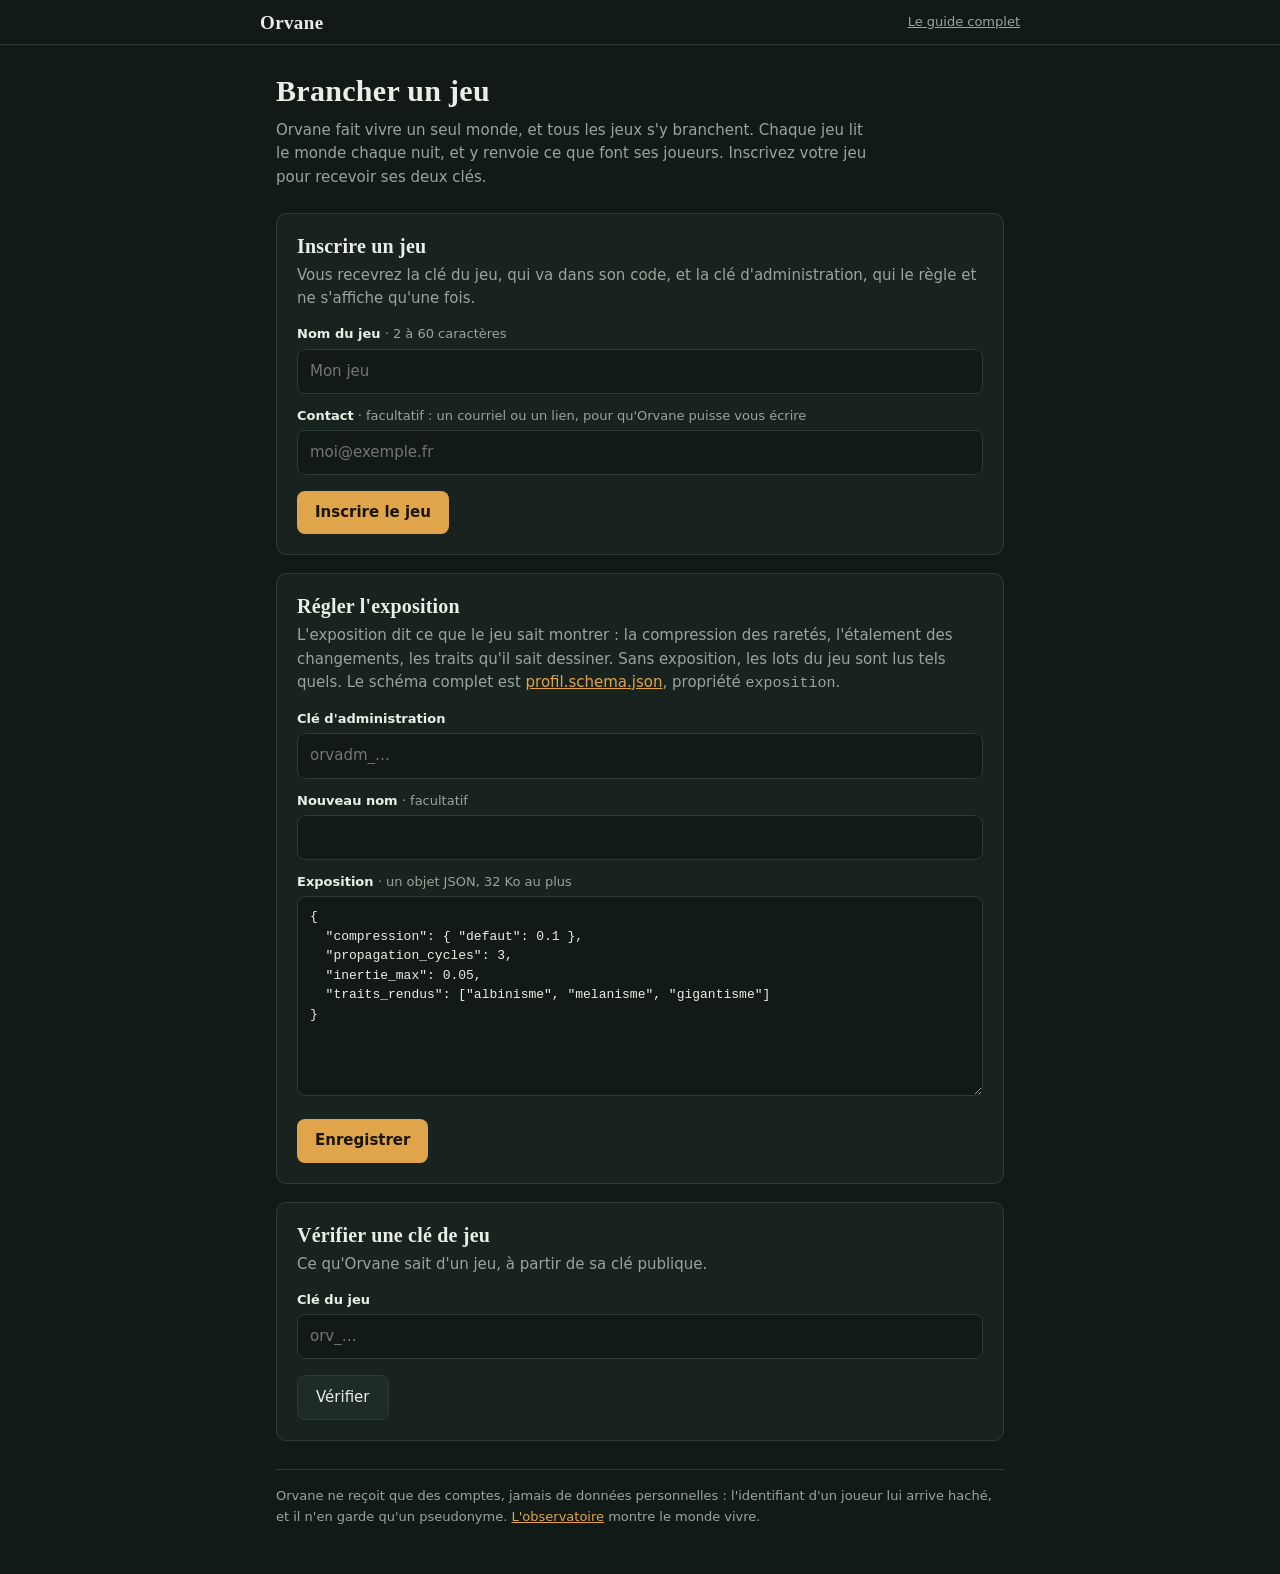
==== inscription/index.html @ 4a4ebd42 "Add files via upload" ====
<!doctype html>
<html lang="fr">
<head>
<meta charset="utf-8">
<meta name="viewport" content="width=device-width, initial-scale=1">
<meta name="color-scheme" content="dark">
<title>Brancher un jeu — Orvane</title>
<meta name="description" content="Inscrire son jeu sur Orvane et recevoir ses clés pour le Supabase d'Orvane.">
<style>
:root {
  --fond:#121a17; --surface:#18221e; --surface2:#1f2b26; --ligne:#2d3b35; --texte:#e9efe6; --sourd:#97a69d;
  --ambre:#e0a54a; --vif:#8fcf8a; --declin:#e58a73;
  --serif: "Iowan Old Style", "Palatino Linotype", Palatino, "Book Antiqua", Georgia, serif;
  --sans: system-ui, -apple-system, "Segoe UI", Roboto, sans-serif;
  --mono: ui-monospace, "SF Mono", Menlo, Consolas, monospace;
}
* { box-sizing:border-box; }
html, body { margin:0; background:var(--fond); color:var(--texte); font:15px/1.55 var(--sans); -webkit-text-size-adjust:100%; }
a { color:var(--ambre); }
button, input, textarea { font:inherit; color:inherit; }
:focus-visible { outline:2px solid var(--ambre); outline-offset:2px; }
h1, h2 { font-family:var(--serif); font-weight:600; letter-spacing:.01em; line-height:1.2; }
h1 { font-size:30px; margin:28px 0 10px; }
h2 { font-size:20px; margin:0 0 6px; }
.tete { border-bottom:1px solid var(--ligne); padding:12px 16px; }
.tete div { max-width:760px; margin:0 auto; display:flex; align-items:center; gap:12px; }
.marque { font:600 19px/1 var(--serif); letter-spacing:.02em; color:var(--texte); text-decoration:none; }
.tete .lien { margin-left:auto; font-size:13px; color:var(--sourd); }
main { max-width:760px; margin:0 auto; padding:0 16px 48px; }
.chapeau { color:var(--sourd); margin:0 0 24px; max-width:62ch; }
.carte { background:var(--surface); border:1px solid var(--ligne); border-radius:10px; padding:20px; margin:0 0 18px; }
.carte > p { margin:0 0 14px; color:var(--sourd); }
label { display:block; font-size:13px; color:var(--sourd); margin:12px 0 4px; }
label b { color:var(--texte); font-weight:600; }
input[type=text], input[type=password], textarea { width:100%; background:var(--fond); border:1px solid var(--ligne); border-radius:8px; padding:10px 12px; }
input:focus, textarea:focus { border-color:var(--ambre); outline:none; }
textarea { font:13px/1.5 var(--mono); min-height:200px; resize:vertical; }
.actions { display:flex; flex-wrap:wrap; gap:10px; align-items:center; margin-top:16px; }
button { background:var(--ambre); color:#1b1408; border:0; border-radius:8px; padding:10px 18px; font-weight:600; cursor:pointer; }
button.second { background:var(--surface2); color:var(--texte); border:1px solid var(--ligne); font-weight:500; }
button:disabled { opacity:.55; cursor:default; }
.etat { font-size:14px; min-height:1.5em; }
.etat.ok { color:var(--vif); } .etat.err { color:var(--declin); }
.cle { margin:14px 0 0; }
.cle .nom { font-size:13px; color:var(--sourd); margin-bottom:4px; }
.cle .nom b { color:var(--texte); }
.cle .val { display:flex; gap:8px; align-items:stretch; }
.cle code { flex:1; min-width:0; overflow-wrap:anywhere; background:var(--fond); border:1px solid var(--ligne); border-radius:8px; padding:9px 12px; font:13px/1.45 var(--mono); }
.cle button { padding:8px 12px; }
.secret code { border-color:var(--declin); }
.alerte { border-left:3px solid var(--declin); background:var(--surface2); padding:10px 14px; border-radius:0 8px 8px 0; margin:16px 0 0; font-size:14px; }
pre { background:var(--fond); border:1px solid var(--ligne); border-radius:8px; padding:12px; overflow-x:auto; font:12.5px/1.5 var(--mono); margin:8px 0 0; }
ol.etapes { margin:8px 0 0; padding-left:22px; } ol.etapes li { margin:0 0 14px; } ol.etapes li > span { color:var(--sourd); }
dl.fiche { display:grid; grid-template-columns:max-content 1fr; gap:4px 14px; margin:14px 0 0; font-size:14px; }
dl.fiche dt { color:var(--sourd); } dl.fiche dd { margin:0; overflow-wrap:anywhere; }
[hidden] { display:none !important; }
footer { color:var(--sourd); font-size:13px; border-top:1px solid var(--ligne); padding-top:16px; margin-top:28px; }
@media (max-width:520px) { h1 { font-size:25px; } .carte { padding:16px; } .cle .val { flex-direction:column; } }
</style>
</head>
<body>
<header class="tete"><div><a class="marque" href="../">Orvane</a><a class="lien" href="https://github.com/stonevalleyoff-ai/orvane/blob/main/BRANCHER-UN-JEU.md">Le guide complet</a></div></header>
<main>
<h1>Brancher un jeu</h1>
<p class="chapeau">Orvane fait vivre un seul monde, et tous les jeux s'y branchent. Chaque jeu lit le monde chaque nuit, et y renvoie ce que font ses joueurs. Inscrivez votre jeu pour recevoir ses deux clés.</p>

<section class="carte" id="cInscrire" aria-labelledby="tInscrire">
  <h2 id="tInscrire">Inscrire un jeu</h2>
  <p>Vous recevrez la clé du jeu, qui va dans son code, et la clé d'administration, qui le règle et ne s'affiche qu'une fois.</p>
  <form id="fInscrire" novalidate>
    <label for="iNom"><b>Nom du jeu</b> · 2 à 60 caractères</label>
    <input type="text" id="iNom" name="nom" minlength="2" maxlength="60" required autocomplete="off" placeholder="Mon jeu">
    <label for="iContact"><b>Contact</b> · facultatif : un courriel ou un lien, pour qu'Orvane puisse vous écrire</label>
    <input type="text" id="iContact" name="contact" maxlength="200" autocomplete="email" placeholder="moi@exemple.fr">
    <div class="actions"><button type="submit" id="bInscrire">Inscrire le jeu</button><span class="etat" id="eInscrire" role="status" aria-live="polite"></span></div>
  </form>
</section>

<section class="carte" id="cCles" aria-labelledby="tCles" hidden>
  <h2 id="tCles">Les clés de <span id="kNomJeu"></span></h2>
  <dl class="fiche"><dt>Identifiant</dt><dd><code id="kJeu"></code></dd></dl>
  <div class="cle"><div class="nom"><b>Clé du jeu</b> · publique : elle va dans le code du jeu, elle signe ses dépôts</div>
    <div class="val"><code id="kCle"></code><button type="button" class="second" data-copier="kCle">Copier</button></div></div>
  <div class="cle secret"><div class="nom"><b>Clé d'administration</b> · secrète : elle règle le jeu, elle ne va jamais dans le jeu</div>
    <div class="val"><code id="kAdmin"></code><button type="button" class="second" data-copier="kAdmin">Copier</button></div></div>
  <p class="alerte">Orvane ne garde que l'empreinte de la clé d'administration : elle ne s'affichera plus, et perdue, elle ne se retrouve pas. Rangez-la maintenant, dans un gestionnaire de mots de passe ou dans le fichier ci-dessous.</p>
  <div class="actions"><button type="button" id="bTelecharger">Télécharger mes clés</button><span class="etat" id="eCles" role="status" aria-live="polite"></span></div>

  <h2 style="margin-top:28px">Les étapes suivantes</h2>
  <ol class="etapes">
    <li><b>Lire le monde</b> <span>: chaque jour, sans clé. Il est publié à 03:17 UTC.</span>
<pre id="pLire"></pre></li>
    <li><b>Traduire</b> <span>: relier les terrains du jeu aux 24 biomes d'Orvane, et faire de chaque lignée une créature, là où elle vit et en proportion de son effectif.</span></li>
    <li><b>Renvoyer des pressions</b> <span>: ce que font les joueurs, en comptes bruts, avec la clé du jeu.</span>
<pre id="pDeposer"></pre></li>
    <li><b>Régler l'exposition</b> <span>: facultatif, plus bas, avec la clé d'administration.</span></li>
  </ol>
  <p style="margin:6px 0 0">Tout le détail, les limites et les erreurs : <a href="https://github.com/stonevalleyoff-ai/orvane/blob/main/BRANCHER-UN-JEU.md">le guide « Brancher un jeu sur Orvane »</a>.</p>
</section>

<section class="carte" id="cRegler" aria-labelledby="tRegler">
  <h2 id="tRegler">Régler l'exposition</h2>
  <p>L'exposition dit ce que le jeu sait montrer : la compression des raretés, l'étalement des changements, les traits qu'il sait dessiner. Sans exposition, les lots du jeu sont lus tels quels. Le schéma complet est <a href="https://github.com/stonevalleyoff-ai/orvane/blob/main/schemas/profil.schema.json">profil.schema.json</a>, propriété <code>exposition</code>.</p>
  <form id="fRegler" novalidate>
    <label for="iAdmin"><b>Clé d'administration</b></label>
    <input type="password" id="iAdmin" autocomplete="off" spellcheck="false" placeholder="orvadm_…">
    <label for="iRenommer"><b>Nouveau nom</b> · facultatif</label>
    <input type="text" id="iRenommer" maxlength="60" autocomplete="off">
    <label for="iExpo"><b>Exposition</b> · un objet JSON, 32 Ko au plus</label>
    <textarea id="iExpo" spellcheck="false">{
  "compression": { "defaut": 0.1 },
  "propagation_cycles": 3,
  "inertie_max": 0.05,
  "traits_rendus": ["albinisme", "melanisme", "gigantisme"]
}</textarea>
    <div class="actions"><button type="submit" id="bRegler">Enregistrer</button><span class="etat" id="eRegler" role="status" aria-live="polite"></span></div>
  </form>
</section>

<section class="carte" id="cVerifier" aria-labelledby="tVerifier">
  <h2 id="tVerifier">Vérifier une clé de jeu</h2>
  <p>Ce qu'Orvane sait d'un jeu, à partir de sa clé publique.</p>
  <form id="fVerifier" novalidate>
    <label for="iCle"><b>Clé du jeu</b></label>
    <input type="text" id="iCle" autocomplete="off" spellcheck="false" placeholder="orv_…">
    <div class="actions"><button type="submit" class="second" id="bVerifier">Vérifier</button><span class="etat" id="eVerifier" role="status" aria-live="polite"></span></div>
  </form>
  <dl class="fiche" id="dJeu" hidden></dl>
</section>

<footer>Orvane ne reçoit que des comptes, jamais de données personnelles : l'identifiant d'un joueur lui arrive haché, et il n'en garde qu'un pseudonyme. <a href="../">L'observatoire</a> montre le monde vivre.</footer>
</main>
<script>
(() => {
  const SUPA = 'https://rospodujiyltmxitykwc.supabase.co', PUB = 'sb_publishable_F98uYIaPrLTjhj3n7QiBOg_SOtFynn8';
  const MONDE = 'https://stonevalleyoff-ai.github.io/orvane/mondes/orvane/';
  const $ = id => document.getElementById(id);
  let cles = null, rangees = false;

  async function rpc(fonction, params) {
    let r;
    try {
      r = await fetch(SUPA + '/rest/v1/rpc/' + fonction, { method: 'POST', headers: { apikey: PUB, 'Content-Type': 'application/json' }, body: JSON.stringify(params) });
    } catch (e) { return { ok: false, erreur: 'Orvane ne répond pas : vérifiez la connexion, puis réessayez.' }; }
    let j = null; try { j = await r.json(); } catch (e) { }
    if (!r.ok) return { ok: false, erreur: (j && (j.message || j.erreur)) || 'erreur ' + r.status };
    return j && typeof j === 'object' ? j : { ok: false, erreur: 'réponse inattendue' };
  }
  const dire = (el, texte, ok) => { el.textContent = texte; el.className = 'etat' + (ok === true ? ' ok' : ok === false ? ' err' : ''); };

  function exemples(c) {
    $('pLire').textContent =
`const inst = await (await fetch('${MONDE}instantane.json', { cache: 'no-cache' })).json();
for (const t of inst.taxons) for (const p of t.populations) console.log(t.nom, p.biome, p.effectif);`;
    $('pDeposer').textContent =
`await fetch('${SUPA}/rest/v1/rpc/orvane_deposer', { method: 'POST',
  headers: { apikey: '${PUB}', 'Content-Type': 'application/json' },
  body: JSON.stringify({ p_cle: '${c.cle}', p_compte: compteOpaque, p_lot: {
    orvane: '0.1', monde: 'orvane', instantane: inst.cycle.n,
    source: { jeu: '${c.jeu}', compte: compteOpaque },
    periode: { debut: '2026-10-29T18:00:00Z', fin: '2026-10-29T19:00:00Z' },
    evenements: [{ taxon: 'dunvi', biome: 'savane', action: 'rencontre', n: 12 }] } }) });`;
  }

  $('fInscrire').addEventListener('submit', async ev => {
    ev.preventDefault();
    const nom = $('iNom').value.trim(), contact = $('iContact').value.trim(), e = $('eInscrire');
    if (nom.length < 2 || nom.length > 60) { dire(e, 'Le nom du jeu fait de 2 à 60 caractères.', false); $('iNom').focus(); return; }
    $('bInscrire').disabled = true; dire(e, 'Inscription…');
    const r = await rpc('orvane_inscrire_jeu', { p_nom: nom, p_contact: contact || null });
    if (!r.ok) { $('bInscrire').disabled = false; dire(e, r.erreur || 'L\'inscription a échoué.', false); return; }
    cles = { jeu: r.jeu, nom, cle: r.cle, cle_admin: r.cle_admin }; rangees = false;
    dire(e, 'Jeu inscrit.', true);
    $('kNomJeu').textContent = nom; $('kJeu').textContent = r.jeu; $('kCle').textContent = r.cle; $('kAdmin').textContent = r.cle_admin;
    $('iAdmin').value = r.cle_admin; $('iCle').value = r.cle;
    exemples(cles);
    $('cCles').hidden = false; $('fInscrire').querySelectorAll('input').forEach(i => i.disabled = true);
    $('cCles').scrollIntoView({ behavior: 'smooth', block: 'start' });
  });

  document.addEventListener('click', async ev => {
    const b = ev.target.closest('[data-copier]'); if (!b) return;
    const texte = $(b.dataset.copier).textContent;
    try { await navigator.clipboard.writeText(texte); }
    catch (e) { const s = getSelection(), rg = document.createRange(); rg.selectNodeContents($(b.dataset.copier)); s.removeAllRanges(); s.addRange(rg); try { document.execCommand('copy'); } catch (e2) { } }
    if (b.dataset.copier === 'kAdmin') rangees = true;
    const avant = b.textContent; b.textContent = 'Copiée'; setTimeout(() => { b.textContent = avant; }, 1600);
  });

  $('bTelecharger').addEventListener('click', () => {
    if (!cles) return;
    const fiche = { jeu: cles.jeu, nom: cles.nom, cle: cles.cle, cle_admin: cles.cle_admin,
      note: 'cle : dans le code du jeu. cle_admin : secrète, jamais dans le jeu (orvane_regler_jeu).',
      supabase: SUPA, apikey: PUB, monde: MONDE, guide: 'https://github.com/stonevalleyoff-ai/orvane/blob/main/BRANCHER-UN-JEU.md',
      inscrit: new Date().toISOString() };
    const a = document.createElement('a');
    a.href = URL.createObjectURL(new Blob([JSON.stringify(fiche, null, 2)], { type: 'application/json' }));
    a.download = 'orvane-' + cles.jeu + '.json'; document.body.appendChild(a); a.click(); a.remove();
    setTimeout(() => URL.revokeObjectURL(a.href), 4000);
    rangees = true; dire($('eCles'), 'Fichier téléchargé : gardez-le hors du code du jeu.', true);
  });

  addEventListener('beforeunload', ev => { if (cles && !rangees) { ev.preventDefault(); ev.returnValue = ''; } });

  $('fRegler').addEventListener('submit', async ev => {
    ev.preventDefault();
    const e = $('eRegler'), adm = $('iAdmin').value.trim(), texte = $('iExpo').value.trim(), nom = $('iRenommer').value.trim();
    if (!adm) { dire(e, 'Il faut la clé d\'administration.', false); $('iAdmin').focus(); return; }
    let expo = null;
    if (texte) {
      try { expo = JSON.parse(texte); } catch (err) { dire(e, 'L\'exposition n\'est pas du JSON valide : ' + err.message, false); return; }
      if (!expo || typeof expo !== 'object' || Array.isArray(expo)) { dire(e, 'L\'exposition doit être un objet JSON.', false); return; }
      if (new Blob([texte]).size > 32768) { dire(e, 'L\'exposition dépasse 32 Ko.', false); return; }
    }
    if (!expo && !nom) { dire(e, 'Rien à enregistrer : une exposition ou un nouveau nom.', false); return; }
    $('bRegler').disabled = true; dire(e, 'Enregistrement…');
    const r = await rpc('orvane_regler_jeu', { p_cle_admin: adm, p_exposition: expo, p_nom: nom || null });
    $('bRegler').disabled = false;
    dire(e, r.ok ? 'Enregistré pour ' + r.jeu + ' : la nuit prochaine, le cycle lira vos lots avec cette exposition.' : r.erreur || 'L\'enregistrement a échoué.', !!r.ok);
  });

  $('fVerifier').addEventListener('submit', async ev => {
    ev.preventDefault();
    const e = $('eVerifier'), cle = $('iCle').value.trim(), d = $('dJeu');
    d.hidden = true; d.replaceChildren();
    if (!cle) { dire(e, 'Il faut la clé du jeu.', false); $('iCle').focus(); return; }
    $('bVerifier').disabled = true; dire(e, 'Vérification…');
    const r = await rpc('orvane_jeu', { p_cle: cle });
    $('bVerifier').disabled = false;
    if (!r.ok) { dire(e, r.erreur || 'La vérification a échoué.', false); return; }
    dire(e, 'Clé reconnue.', true);
    const expo = r.exposition && typeof r.exposition === 'object' ? Object.keys(r.exposition).join(', ') : 'aucune : ses lots sont lus tels quels';
    for (const [k, v] of [['Identifiant', r.jeu], ['Nom', r.nom], ['État', r.actif ? 'actif' : 'suspendu'], ['Exposition', expo]]) {
      const dt = document.createElement('dt'), dd = document.createElement('dd'); dt.textContent = k; dd.textContent = v == null ? '' : String(v); d.append(dt, dd);
    }
    d.hidden = false;
  });
})();
</script>
</body>
</html>
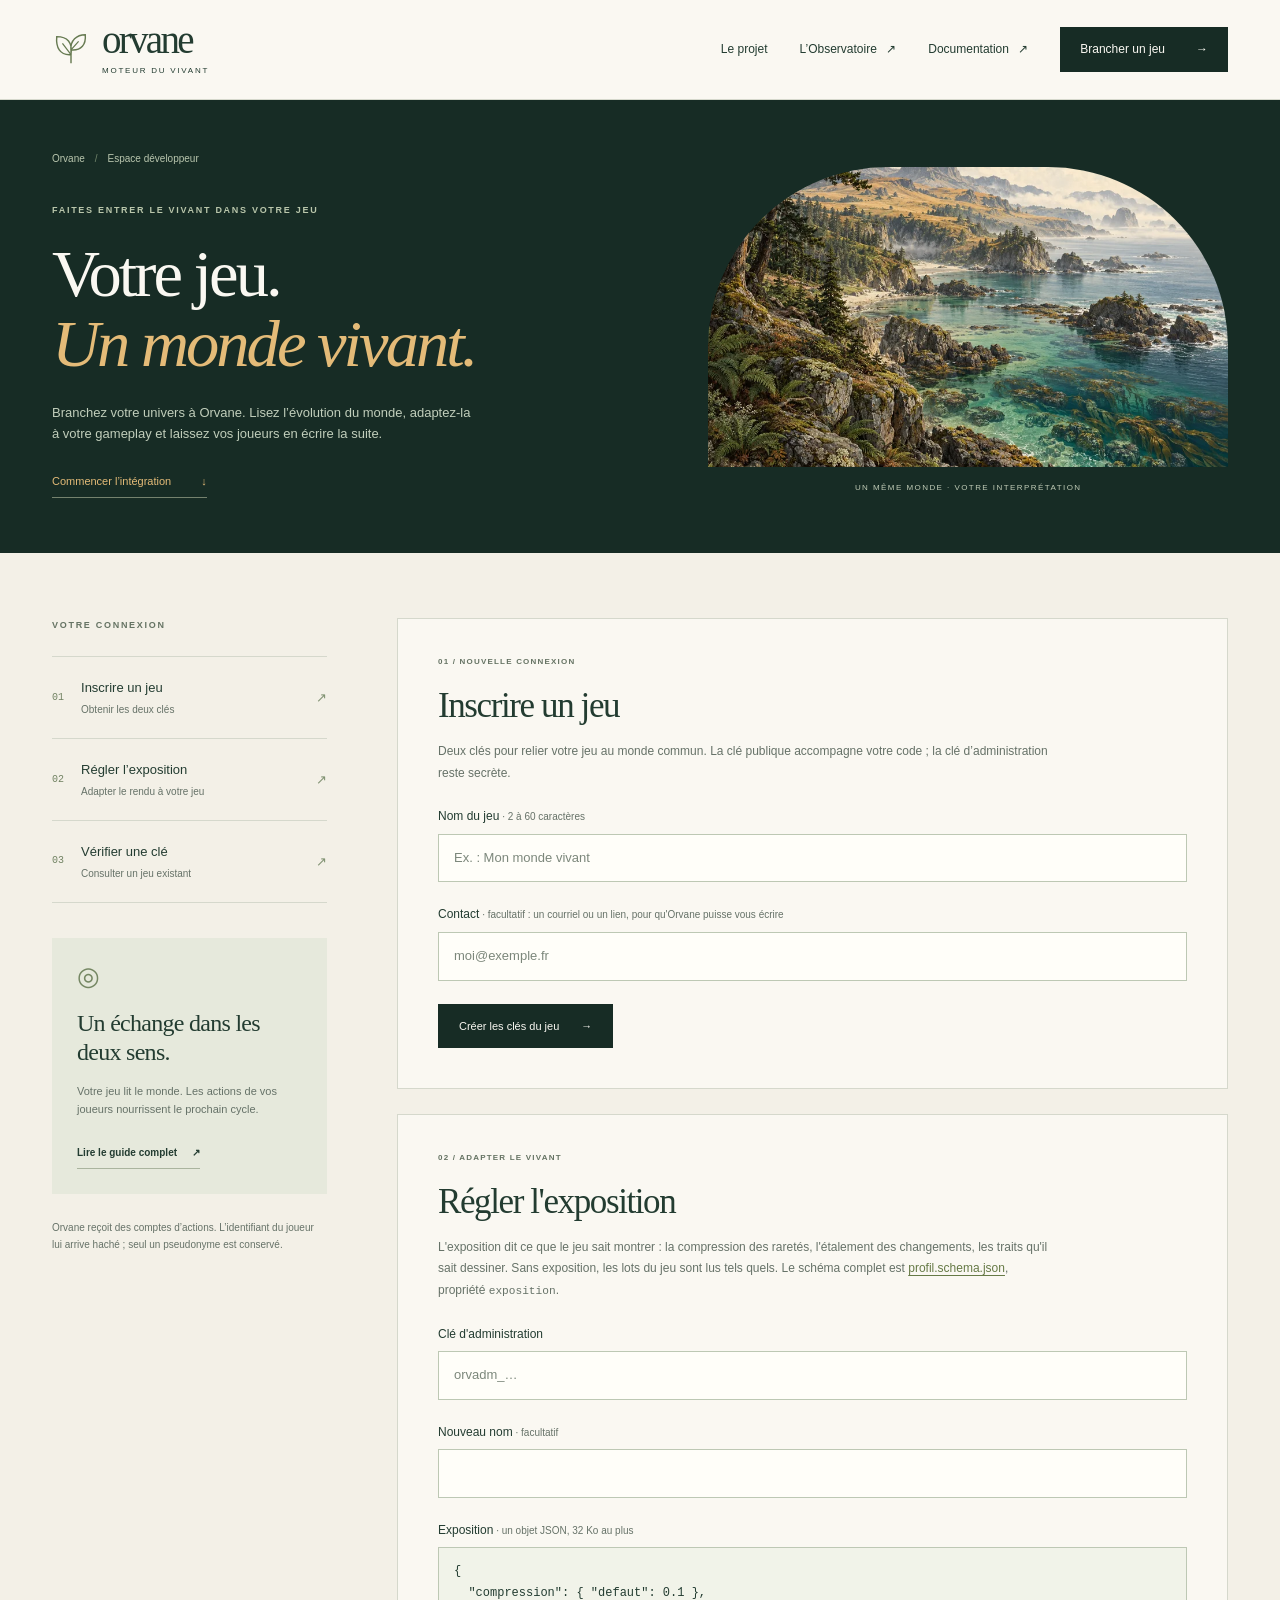
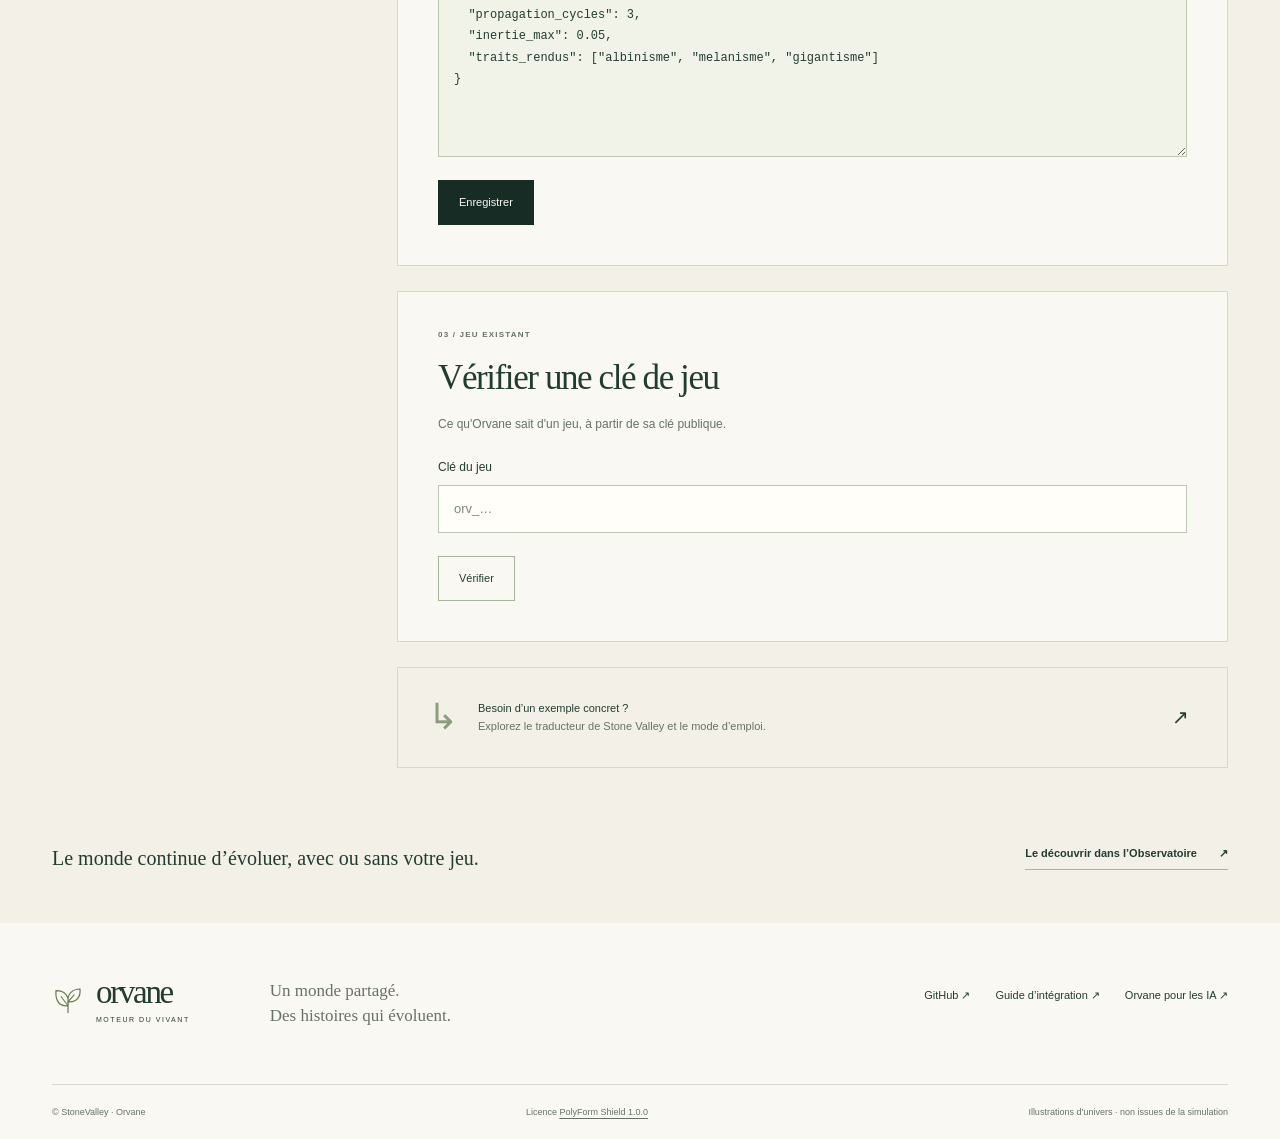
==== commit eb8febe9: "Add files via upload" ====
--- a/inscription/index.html
+++ b/inscription/index.html
@@ -3,81 +3,38 @@
 <head>
 <meta charset="utf-8">
 <meta name="viewport" content="width=device-width, initial-scale=1">
-<meta name="color-scheme" content="dark">
+<meta name="color-scheme" content="light dark">
 <title>Brancher un jeu — Orvane</title>
 <meta name="description" content="Inscrire son jeu sur Orvane et recevoir ses clés pour le Supabase d'Orvane.">
-<style>
-:root {
-  --fond:#121a17; --surface:#18221e; --surface2:#1f2b26; --ligne:#2d3b35; --texte:#e9efe6; --sourd:#97a69d;
-  --ambre:#e0a54a; --vif:#8fcf8a; --declin:#e58a73;
-  --serif: "Iowan Old Style", "Palatino Linotype", Palatino, "Book Antiqua", Georgia, serif;
-  --sans: system-ui, -apple-system, "Segoe UI", Roboto, sans-serif;
-  --mono: ui-monospace, "SF Mono", Menlo, Consolas, monospace;
-}
-* { box-sizing:border-box; }
-html, body { margin:0; background:var(--fond); color:var(--texte); font:15px/1.55 var(--sans); -webkit-text-size-adjust:100%; }
-a { color:var(--ambre); }
-button, input, textarea { font:inherit; color:inherit; }
-:focus-visible { outline:2px solid var(--ambre); outline-offset:2px; }
-h1, h2 { font-family:var(--serif); font-weight:600; letter-spacing:.01em; line-height:1.2; }
-h1 { font-size:30px; margin:28px 0 10px; }
-h2 { font-size:20px; margin:0 0 6px; }
-.tete { border-bottom:1px solid var(--ligne); padding:12px 16px; }
-.tete div { max-width:760px; margin:0 auto; display:flex; align-items:center; gap:12px; }
-.marque { font:600 19px/1 var(--serif); letter-spacing:.02em; color:var(--texte); text-decoration:none; }
-.tete .lien { margin-left:auto; font-size:13px; color:var(--sourd); }
-main { max-width:760px; margin:0 auto; padding:0 16px 48px; }
-.chapeau { color:var(--sourd); margin:0 0 24px; max-width:62ch; }
-.carte { background:var(--surface); border:1px solid var(--ligne); border-radius:10px; padding:20px; margin:0 0 18px; }
-.carte > p { margin:0 0 14px; color:var(--sourd); }
-label { display:block; font-size:13px; color:var(--sourd); margin:12px 0 4px; }
-label b { color:var(--texte); font-weight:600; }
-input[type=text], input[type=password], textarea { width:100%; background:var(--fond); border:1px solid var(--ligne); border-radius:8px; padding:10px 12px; }
-input:focus, textarea:focus { border-color:var(--ambre); outline:none; }
-textarea { font:13px/1.5 var(--mono); min-height:200px; resize:vertical; }
-.actions { display:flex; flex-wrap:wrap; gap:10px; align-items:center; margin-top:16px; }
-button { background:var(--ambre); color:#1b1408; border:0; border-radius:8px; padding:10px 18px; font-weight:600; cursor:pointer; }
-button.second { background:var(--surface2); color:var(--texte); border:1px solid var(--ligne); font-weight:500; }
-button:disabled { opacity:.55; cursor:default; }
-.etat { font-size:14px; min-height:1.5em; }
-.etat.ok { color:var(--vif); } .etat.err { color:var(--declin); }
-.cle { margin:14px 0 0; }
-.cle .nom { font-size:13px; color:var(--sourd); margin-bottom:4px; }
-.cle .nom b { color:var(--texte); }
-.cle .val { display:flex; gap:8px; align-items:stretch; }
-.cle code { flex:1; min-width:0; overflow-wrap:anywhere; background:var(--fond); border:1px solid var(--ligne); border-radius:8px; padding:9px 12px; font:13px/1.45 var(--mono); }
-.cle button { padding:8px 12px; }
-.secret code { border-color:var(--declin); }
-.alerte { border-left:3px solid var(--declin); background:var(--surface2); padding:10px 14px; border-radius:0 8px 8px 0; margin:16px 0 0; font-size:14px; }
-pre { background:var(--fond); border:1px solid var(--ligne); border-radius:8px; padding:12px; overflow-x:auto; font:12.5px/1.5 var(--mono); margin:8px 0 0; }
-ol.etapes { margin:8px 0 0; padding-left:22px; } ol.etapes li { margin:0 0 14px; } ol.etapes li > span { color:var(--sourd); }
-dl.fiche { display:grid; grid-template-columns:max-content 1fr; gap:4px 14px; margin:14px 0 0; font-size:14px; }
-dl.fiche dt { color:var(--sourd); } dl.fiche dd { margin:0; overflow-wrap:anywhere; }
-[hidden] { display:none !important; }
-footer { color:var(--sourd); font-size:13px; border-top:1px solid var(--ligne); padding-top:16px; margin-top:28px; }
-@media (max-width:520px) { h1 { font-size:25px; } .carte { padding:16px; } .cle .val { flex-direction:column; } }
-</style>
+<link rel="icon" href="../assets/embleme.svg" type="image/svg+xml">
+<link rel="stylesheet" href="../assets/orvane.css">
 </head>
-<body>
-<header class="tete"><div><a class="marque" href="../">Orvane</a><a class="lien" href="https://github.com/stonevalleyoff-ai/orvane/blob/main/BRANCHER-UN-JEU.md">Le guide complet</a></div></header>
-<main>
-<h1>Brancher un jeu</h1>
-<p class="chapeau">Orvane fait vivre un seul monde, et tous les jeux s'y branchent. Chaque jeu lit le monde chaque nuit, et y renvoie ce que font ses joueurs. Inscrivez votre jeu pour recevoir ses deux clés.</p>
-
-<section class="carte" id="cInscrire" aria-labelledby="tInscrire">
-  <h2 id="tInscrire">Inscrire un jeu</h2>
-  <p>Vous recevrez la clé du jeu, qui va dans son code, et la clé d'administration, qui le règle et ne s'affiche qu'une fois.</p>
+<body class="signup"><a class="skip" href="#contenu">Aller au contenu</a>
+<header class="site-header"><div class="header-inner">
+<a class="brand" href="../" aria-label="Orvane, accueil"><svg viewBox="0 0 40 40" fill="none" aria-hidden="true"><path d="M20 35V19M20 26C8 27 4 18 5 7c11 0 17 6 15 19ZM20 21C19 11 26 5 35 5c1 10-4 17-15 16Z" stroke="currentColor" stroke-width="1.5"/><path d="m11 14 9 12M28 12l-8 9" stroke="currentColor" stroke-width="1.3"/></svg><span>orvane<span class="brand-caption">MOTEUR DU VIVANT</span></span></a>
+<nav class="desktop-nav" aria-label="Navigation principale">
+<a href="../#le-monde" >Le projet</a>
+<a href="../monde/?monde=orvane">L’Observatoire <span aria-hidden="true">↗</span></a>
+<a href="https://github.com/stonevalleyoff-ai/orvane/blob/main/BRANCHER-UN-JEU.md">Documentation <span aria-hidden="true">↗</span></a>
+<a class="nav-cta" href="../inscription/" aria-current="page">Brancher un jeu <span aria-hidden="true">→</span></a>
+</nav>
+<details class="mobile-menu"><summary>Menu <span aria-hidden="true">☰</span></summary><nav aria-label="Navigation mobile"><a href="../#le-monde">Le projet</a><a href="../monde/?monde=orvane">L’Observatoire <span aria-hidden="true">↗</span></a><a href="https://github.com/stonevalleyoff-ai/orvane/blob/main/BRANCHER-UN-JEU.md">Documentation <span aria-hidden="true">↗</span></a><a href="../inscription/">Brancher un jeu →</a></nav></details>
+</div></header><main id="contenu">
+<section class="connect-hero"><div class="wrap connect-hero-grid"><div><a class="breadcrumb" href="../">Orvane <span aria-hidden="true">/</span> Espace développeur</a><p class="eyebrow">FAITES ENTRER LE VIVANT DANS VOTRE JEU</p><h1>Votre jeu.<br><em>Un monde vivant.</em></h1><p>Branchez votre univers à Orvane. Lisez l’évolution du monde, adaptez-la à votre gameplay et laissez vos joueurs en écrire la suite.</p><a class="hero-anchor" href="#cInscrire">Commencer l’intégration <span aria-hidden="true">↓</span></a></div><figure><img src="../assets/littoral-900.webp" width="900" height="600" alt="Littoral illustré où se rencontrent forêt et océan."><figcaption>UN MÊME MONDE · VOTRE INTERPRÉTATION</figcaption></figure></div></section>
+<div class="wrap developer-layout"><aside class="developer-aside"><div class="aside-sticky"><p class="eyebrow dark-ink">VOTRE CONNEXION</p><nav class="step-nav" aria-label="Étapes de connexion"><a href="#cInscrire"><span>01</span><div>Inscrire un jeu<small>Obtenir les deux clés</small></div><span aria-hidden="true">↗</span></a><a href="#cRegler"><span>02</span><div>Régler l’exposition<small>Adapter le rendu à votre jeu</small></div><span aria-hidden="true">↗</span></a><a href="#cVerifier"><span>03</span><div>Vérifier une clé<small>Consulter un jeu existant</small></div><span aria-hidden="true">↗</span></a></nav><div class="developer-note"><span class="note-symbol" aria-hidden="true">◎</span><h3>Un échange dans les deux sens.</h3><p>Votre jeu lit le monde. Les actions de vos joueurs nourrissent le prochain cycle.</p><a class="inline-link" href="https://github.com/stonevalleyoff-ai/orvane/blob/main/BRANCHER-UN-JEU.md">Lire le guide complet <span aria-hidden="true">↗</span></a></div><p class="privacy-note">Orvane reçoit des comptes d’actions. L’identifiant du joueur lui arrive haché ; seul un pseudonyme est conservé.</p></div></aside><div class="developer-content"><section class="carte" id="cInscrire" aria-labelledby="tInscrire">
+  <p class="eyebrow dark-ink">01 / NOUVELLE CONNEXION</p><h2 id="tInscrire">Inscrire un jeu</h2>
+  <p>Deux clés pour relier votre jeu au monde commun. La clé publique accompagne votre code ; la clé d’administration reste secrète.</p>
   <form id="fInscrire" novalidate>
     <label for="iNom"><b>Nom du jeu</b> · 2 à 60 caractères</label>
-    <input type="text" id="iNom" name="nom" minlength="2" maxlength="60" required autocomplete="off" placeholder="Mon jeu">
+    <input type="text" id="iNom" name="nom" minlength="2" maxlength="60" required autocomplete="off" placeholder="Ex. : Mon monde vivant">
     <label for="iContact"><b>Contact</b> · facultatif : un courriel ou un lien, pour qu'Orvane puisse vous écrire</label>
     <input type="text" id="iContact" name="contact" maxlength="200" autocomplete="email" placeholder="moi@exemple.fr">
-    <div class="actions"><button type="submit" id="bInscrire">Inscrire le jeu</button><span class="etat" id="eInscrire" role="status" aria-live="polite"></span></div>
+    <div class="actions"><button type="submit" id="bInscrire">Créer les clés du jeu <span aria-hidden="true">→</span></button><span class="etat" id="eInscrire" role="status" aria-live="polite"></span></div>
   </form>
 </section>
 
 <section class="carte" id="cCles" aria-labelledby="tCles" hidden>
-  <h2 id="tCles">Les clés de <span id="kNomJeu"></span></h2>
+  <p class="eyebrow dark-ink">CONNEXION CRÉÉE</p><h2 id="tCles">Les clés de <span id="kNomJeu"></span></h2>
   <dl class="fiche"><dt>Identifiant</dt><dd><code id="kJeu"></code></dd></dl>
   <div class="cle"><div class="nom"><b>Clé du jeu</b> · publique : elle va dans le code du jeu, elle signe ses dépôts</div>
     <div class="val"><code id="kCle"></code><button type="button" class="second" data-copier="kCle">Copier</button></div></div>
@@ -95,11 +52,11 @@
 <pre id="pDeposer"></pre></li>
     <li><b>Régler l'exposition</b> <span>: facultatif, plus bas, avec la clé d'administration.</span></li>
   </ol>
-  <p style="margin:6px 0 0">Tout le détail, les limites et les erreurs : <a href="https://github.com/stonevalleyoff-ai/orvane/blob/main/BRANCHER-UN-JEU.md">le guide « Brancher un jeu sur Orvane »</a>.</p>
+  <p style="margin:6px 0 0">Retrouvez le détail, les limites et les erreurs : <a href="https://github.com/stonevalleyoff-ai/orvane/blob/main/BRANCHER-UN-JEU.md">le guide « Brancher un jeu sur Orvane »</a>.</p>
 </section>
 
 <section class="carte" id="cRegler" aria-labelledby="tRegler">
-  <h2 id="tRegler">Régler l'exposition</h2>
+  <p class="eyebrow dark-ink">02 / ADAPTER LE VIVANT</p><h2 id="tRegler">Régler l'exposition</h2>
   <p>L'exposition dit ce que le jeu sait montrer : la compression des raretés, l'étalement des changements, les traits qu'il sait dessiner. Sans exposition, les lots du jeu sont lus tels quels. Le schéma complet est <a href="https://github.com/stonevalleyoff-ai/orvane/blob/main/schemas/profil.schema.json">profil.schema.json</a>, propriété <code>exposition</code>.</p>
   <form id="fRegler" novalidate>
     <label for="iAdmin"><b>Clé d'administration</b></label>
@@ -118,7 +75,7 @@
 </section>
 
 <section class="carte" id="cVerifier" aria-labelledby="tVerifier">
-  <h2 id="tVerifier">Vérifier une clé de jeu</h2>
+  <p class="eyebrow dark-ink">03 / JEU EXISTANT</p><h2 id="tVerifier">Vérifier une clé de jeu</h2>
   <p>Ce qu'Orvane sait d'un jeu, à partir de sa clé publique.</p>
   <form id="fVerifier" novalidate>
     <label for="iCle"><b>Clé du jeu</b></label>
@@ -128,9 +85,8 @@
   <dl class="fiche" id="dJeu" hidden></dl>
 </section>
 
-<footer>Orvane ne reçoit que des comptes, jamais de données personnelles : l'identifiant d'un joueur lui arrive haché, et il n'en garde qu'un pseudonyme. <a href="../">L'observatoire</a> montre le monde vivre.</footer>
-</main>
-<script>
+<div class="help-strip"><span aria-hidden="true">↳</span><p><b>Besoin d’un exemple concret ?</b><br>Explorez le traducteur de Stone Valley et le mode d’emploi.</p><a href="https://github.com/stonevalleyoff-ai/orvane/blob/main/docs/LISEZ-MOI.md" aria-label="Voir le mode d’emploi du traducteur"><span aria-hidden="true">↗</span></a></div></div></div>
+<section class="connect-bottom wrap"><p>Le monde continue d’évoluer, avec ou sans votre jeu.</p><a class="inline-link" href="../monde/?monde=orvane">Le découvrir dans l’Observatoire <span aria-hidden="true">↗</span></a></section></main><footer class="site-footer"><div class="wrap footer-top"><a class="brand" href="../"><svg viewBox="0 0 40 40" fill="none" aria-hidden="true"><path d="M20 35V19M20 26C8 27 4 18 5 7c11 0 17 6 15 19ZM20 21C19 11 26 5 35 5c1 10-4 17-15 16Z" stroke="currentColor" stroke-width="1.5"/><path d="m11 14 9 12M28 12l-8 9" stroke="currentColor" stroke-width="1.3"/></svg><span>orvane<span class="brand-caption">MOTEUR DU VIVANT</span></span></a><p>Un monde partagé.<br>Des histoires qui évoluent.</p><nav aria-label="Ressources"><a href="https://github.com/stonevalleyoff-ai/orvane">GitHub <span aria-hidden="true">↗</span></a><a href="https://github.com/stonevalleyoff-ai/orvane/blob/main/BRANCHER-UN-JEU.md">Guide d’intégration <span aria-hidden="true">↗</span></a><a href="../llms.txt">Orvane pour les IA <span aria-hidden="true">↗</span></a></nav></div><div class="wrap footer-bottom"><span>© StoneValley · Orvane</span><span>Licence <a href="../LICENSE">PolyForm Shield 1.0.0</a></span><span>Illustrations d’univers · non issues de la simulation</span></div></footer><script>
 (() => {
   const SUPA = 'https://rospodujiyltmxitykwc.supabase.co', PUB = 'sb_publishable_F98uYIaPrLTjhj3n7QiBOg_SOtFynn8';
   const MONDE = 'https://stonevalleyoff-ai.github.io/orvane/mondes/orvane/';
@@ -236,6 +192,4 @@
     d.hidden = false;
   });
 })();
-</script>
-</body>
-</html>
+</script></body></html>
--- a/assets/orvane.css
+++ b/assets/orvane.css
@@ -0,0 +1,13 @@
+/* Orvane — Atlas du vivant. Styles scoped to the two public pages. */
+:root{--paper:#f3f0e7;--paper-light:#faf8f2;--ink:#233c31;--muted:#667268;--green:#172c25;--deep:#11231d;--sage:#b9c6ab;--gold:#e4bb78;--line:#d5d8cc;--serif:Georgia,'Times New Roman',serif;--sans:Inter,'Segoe UI',Arial,sans-serif;--mono:ui-monospace,SFMono-Regular,Consolas,monospace;--wrap:1240px;color-scheme:light}
+*{box-sizing:border-box}html{scroll-behavior:smooth;scroll-padding-top:104px}body{margin:0;background:var(--paper);color:var(--ink);font:16px/1.65 var(--sans);-webkit-text-size-adjust:100%}img{display:block;max-width:100%;height:auto}a{color:inherit;text-decoration:none}button,input,textarea{font:inherit}button{cursor:pointer}a,button,input,textarea,summary{-webkit-tap-highlight-color:transparent}button,a,summary{touch-action:manipulation}:focus-visible{outline:3px solid #a27434;outline-offset:5px}::selection{background:#dec397;color:var(--deep)}p{margin:0 0 20px}h1,h2,h3{margin:0;font-weight:400}h1,h2{font-family:var(--serif);letter-spacing:-.045em;line-height:1.06}h1 em,h2 em{font-weight:400;color:inherit}h2{font-size:clamp(38px,4.3vw,60px)}h3{font-size:21px;line-height:1.3;font-weight:500}figure{margin:0}.wrap{width:min(var(--wrap),calc(100% - 104px));margin-inline:auto}.section{padding-block:100px}.eyebrow{font-size:10px;letter-spacing:.19em;font-weight:600;line-height:1.6;margin-bottom:22px;color:var(--sage)}.eyebrow.dark-ink{color:#657363}.lead{font-size:21px;line-height:1.5;letter-spacing:-.015em}.muted{color:#aab8ab}.skip{position:fixed;z-index:1000;top:-100px;left:16px;padding:12px 20px;background:var(--gold);color:var(--deep)}.skip:focus{top:12px}
+.site-header{height:100px;background:var(--paper-light);position:relative;z-index:30;border-bottom:1px solid var(--line)}.header-inner{width:min(var(--wrap),calc(100% - 104px));height:100%;margin:auto;display:flex;align-items:center;justify-content:space-between;gap:25px}.brand{display:inline-flex;align-items:center;gap:12px;flex-shrink:0}.brand svg{width:38px;height:44px;color:#667a51}.brand>span{font:39px/.85 var(--serif);letter-spacing:-.07em}.brand-caption{display:block;font:8px/1.2 var(--sans);letter-spacing:.22em;margin-top:10px}.desktop-nav{display:flex;align-items:center;gap:32px;font-size:12px;font-weight:500}.desktop-nav>a{padding:9px 0;position:relative}.desktop-nav>a:not(.nav-cta):hover{color:#806230}.desktop-nav a[aria-current=page]:not(.nav-cta):after{content:'';position:absolute;height:2px;left:0;right:0;bottom:0;background:#60784f}.desktop-nav .nav-cta{border:1px solid #9aa794;padding:12px 19px;display:flex;gap:25px;align-items:center;transition:background .2s,color .2s}.desktop-nav .nav-cta:hover,.desktop-nav .nav-cta[aria-current=page]{background:var(--green);color:var(--paper-light);border-color:var(--green)}.desktop-nav>a>span{margin-left:6px}.mobile-menu{display:none}.button{padding:15px 23px;min-height:52px;display:inline-flex;align-items:center;justify-content:space-between;gap:25px;font-size:12px;font-weight:600;border:1px solid transparent;transition:background .2s,transform .2s}.button:hover{transform:translateY(-2px)}.button-gold{background:var(--gold);color:var(--deep)}.button-gold:hover{background:#f0cf98}.button-dark{background:var(--green);color:var(--paper-light)}.button-dark:hover{background:#28483c}.text-link{display:inline-flex;align-items:center;gap:20px;font-size:12px;border-bottom:1px solid #798b75;padding:9px 0}.text-link:hover{color:var(--gold);border-color:var(--gold)}.inline-link{display:inline-flex;align-items:center;gap:22px;padding-bottom:7px;border-bottom:1px solid #aab49e;font-size:12px;font-weight:600;line-height:1.6}.inline-link:hover{border-color:var(--ink);color:#806230}
+.hero{position:relative;isolation:isolate;min-height:690px;background:var(--green);color:var(--paper-light);overflow:hidden}.hero-art{position:absolute;inset:0 0 0 29%;z-index:-3}.hero-art img{width:100%;height:100%;object-fit:cover;object-position:55% 50%}.hero-shade{position:absolute;inset:0;z-index:-2;background:linear-gradient(90deg,#172c25 3%,rgba(23,44,37,.97) 22%,rgba(23,44,37,.78) 40%,rgba(23,44,37,.05) 72%),linear-gradient(0deg,rgba(17,35,29,.8),transparent 30%)}.hero-content{padding-top:65px;padding-bottom:95px}.hero .eyebrow{font-size:9px;letter-spacing:.16em;display:flex;align-items:center;gap:10px}.tiny-leaf{font-size:20px;line-height:1;color:var(--gold)}.hero h1{font-size:clamp(65px,6.6vw,96px);max-width:660px;line-height:1.01}.hero h1 em{color:var(--gold)}.hero-intro{max-width:365px;margin-top:28px;font-size:14px;color:#d3dccf;line-height:1.8}.hero-actions{display:flex;align-items:center;gap:28px;flex-wrap:wrap;margin-top:28px}.hero-actions .button{padding-inline:19px;gap:30px;font-size:11px}.hero-note{display:flex;align-items:center;gap:13px;font-size:10px;line-height:1.6;color:#b6c1b4;margin-top:35px}.hero-note .line{height:1px;width:25px;background:#a48e65}.hero-caption{position:absolute;bottom:22px;right:52px;left:52px;display:flex;justify-content:space-between;font-size:8px;letter-spacing:.16em;color:#d7dfcf}.hero-caption>span:first-child{opacity:.65}.world-status{background:var(--deep);color:#d6dfcf}.status-grid{display:grid;grid-template-columns:1.45fr 1fr 1fr 1fr;align-items:center;padding-block:27px}.world-label{display:flex;gap:12px;align-items:center;font-size:9px;letter-spacing:.16em}.status-icon{width:8px;height:8px;border:1px solid #a8bb92;border-radius:50%;box-shadow:0 0 0 5px #a8bb9210;flex-shrink:0}.world-label small{font-size:10px;line-height:1.5;letter-spacing:0;display:block;color:#a8b8a3;margin-top:6px}.stat{padding-left:35px;border-left:1px solid #3c4c3e;display:flex;flex-direction:column;line-height:1.3}.stat strong{font:32px/1.1 var(--serif);color:var(--gold);font-weight:400}.stat>span{font-size:10px;margin-top:7px}.intro-section{display:grid;grid-template-columns:1fr 1fr;gap:100px;padding-bottom:65px}.section-heading .eyebrow{margin-bottom:26px}.intro-copy{padding-top:37px}.intro-copy p:not(.lead){color:var(--muted);font-size:14px;max-width:490px}.intro-copy .lead{margin-bottom:23px}.principles{display:grid;grid-template-columns:repeat(3,1fr);gap:45px;padding-bottom:90px;border-bottom:1px solid var(--line)}.principles article{border-top:1px solid var(--line);padding-top:24px}.principle-number{font:italic 28px/1 var(--serif);color:#8e9e7e;display:block;margin-bottom:25px}.principles h3{font-family:var(--serif);font-size:23px;letter-spacing:-.025em;margin-bottom:13px}.principles p{font-size:13px;color:var(--muted);max-width:310px;margin:0}.biomes-section{display:grid;grid-template-columns:1.15fr 1fr;gap:85px;align-items:center}.landscape-figure img{width:100%;aspect-ratio:1.05;object-fit:cover;object-position:42%}.landscape-figure figcaption{display:flex;justify-content:space-between;gap:15px;font-size:8px;letter-spacing:.08em;line-height:1.5;padding-top:14px;color:var(--muted)}.biomes-copy h2{margin-bottom:28px}.biomes-copy>p:not(.eyebrow){font-size:14px;color:var(--muted);max-width:360px}.habitats{display:flex;gap:8px;flex-wrap:wrap;margin:25px 0 32px}.habitats span{font-size:10px;border:1px solid #c6cdbd;padding:5px 10px;color:#53694e}.evolution-section{background:var(--green);color:var(--paper-light);padding-block:85px}.evolution-grid{display:grid;grid-template-columns:1fr 1fr;gap:100px;align-items:center}.specimen{background:#eee7d6;color:#6b715c;position:relative;max-width:480px}.specimen-label{position:absolute;top:22px;left:24px;right:24px;display:flex;justify-content:space-between;font-size:8px;letter-spacing:.13em}.specimen img{width:100%;height:510px;object-fit:cover;object-position:center 58%}.specimen>p{position:absolute;bottom:15px;left:24px;right:24px;margin:0;font-size:8px;line-height:1.4}.evolution-copy h2{font-size:clamp(38px,4vw,54px);margin-bottom:30px}.evolution-copy h2 em{color:var(--gold)}.evolution-copy .lead{font-size:20px;color:#e7eadc}.evolution-copy>p:not(.eyebrow):not(.lead){font-size:13px;color:#b8c5b4;max-width:430px}.field-note{border-left:1px solid var(--gold);padding-left:23px;margin-block:30px}.field-note .eyebrow{font-size:8px;color:var(--gold);margin-bottom:10px}.field-note p{font:18px/1.5 var(--serif);max-width:380px;margin:0}.integration-heading{display:flex;align-items:end;justify-content:space-between;gap:70px;margin-bottom:50px}.integration-heading>p{max-width:340px;color:var(--muted);font-size:14px;margin-bottom:4px}.integration-steps{display:grid;grid-template-columns:repeat(4,1fr);gap:25px;margin-bottom:40px}.integration-steps article{border-top:1px solid #aebb9f;padding-top:20px}.integration-steps article>span{font:italic 27px/1 var(--serif);color:#879776}.integration-steps h3{font:21px/1.3 var(--serif);margin:24px 0 12px;letter-spacing:-.03em}.integration-steps p{font-size:12px;color:var(--muted);max-width:230px;margin-bottom:12px}.integration-steps a{font-size:10px;border-bottom:1px solid var(--line);padding-bottom:4px}.integration-bottom{display:flex;justify-content:space-between;align-items:center;border-top:1px solid var(--line);padding-top:30px;gap:25px;margin-bottom:20px}.integration-bottom p{font-size:12px;color:var(--muted);margin:0}.integration-bottom p b{color:var(--ink);font-weight:500}.integration-section>.inline-link{font-size:10px}.final-cta{position:relative;isolation:isolate;background:var(--green);color:var(--paper-light);padding-block:75px;overflow:hidden}.final-cta>img{position:absolute;z-index:-3;width:100%;height:100%;inset:0;object-fit:cover;object-position:50% 45%}.final-cta:before{content:'';position:absolute;inset:0;background:linear-gradient(90deg,#11231df0,#11231dbb 48%,#11231d55);z-index:-1}.final-cta h2{font-size:clamp(40px,4.5vw,64px);margin-bottom:28px}.final-cta .eyebrow{font-size:9px}.final-cta h2 em{color:var(--gold)}
+.site-footer{background:var(--paper-light);color:var(--ink)}.footer-top{padding-block:55px;display:flex;align-items:start;gap:80px}.footer-top>.brand svg{width:32px;height:36px}.footer-top>.brand>span{font-size:33px}.footer-top>.brand .brand-caption{font-size:7px}.footer-top>p{font:17px/1.5 var(--serif);color:var(--muted);margin:0}.footer-top nav{display:flex;flex-wrap:wrap;gap:25px;margin-left:auto;padding-top:8px;font-size:11px}.footer-top nav a:hover{color:#806230}.footer-bottom{border-top:1px solid var(--line);display:flex;justify-content:space-between;gap:25px;padding-block:20px;color:var(--muted);font-size:9px}.footer-bottom a{text-decoration:underline;text-underline-offset:3px}
+/* Developer area. Original IDs and behavior are preserved. */
+.connect-hero{background:var(--green);color:var(--paper-light);overflow:hidden}.connect-hero-grid{display:grid;grid-template-columns:1.1fr 1fr;gap:85px;align-items:center;padding-block:44px 55px}.breadcrumb{font-size:10px;color:#b9c6ae;display:inline-flex;gap:10px;align-items:center;margin-bottom:35px}.breadcrumb:hover{color:var(--gold)}.breadcrumb span{color:#71856c}.connect-hero .eyebrow{font-size:9px}.connect-hero h1{font-size:clamp(48px,5.2vw,74px)}.connect-hero h1 em{color:var(--gold)}.connect-hero p:not(.eyebrow){max-width:420px;font-size:13px;color:#c1cebb;margin-top:22px}.connect-hero figure{position:relative;margin-top:20px}.connect-hero figure img{width:100%;height:300px;object-fit:cover;border-radius:180px 180px 0 0;object-position:30%}.connect-hero figcaption{font-size:8px;letter-spacing:.18em;margin-top:14px;text-align:center;color:#c0cbb6}.hero-anchor{display:inline-flex;align-items:center;gap:30px;font-size:11px;border-bottom:1px solid #75826e;padding-bottom:7px;color:var(--gold);margin-top:7px}.developer-layout{display:grid;grid-template-columns:275px minmax(0,1fr);gap:70px;padding-top:65px;padding-bottom:50px}.aside-sticky{position:sticky;top:35px}.developer-aside .eyebrow{font-size:9px;margin-bottom:24px}.step-nav{border-top:1px solid var(--line)}.step-nav a{display:flex;align-items:center;gap:17px;border-bottom:1px solid var(--line);padding:20px 0;font-size:13px;font-weight:500}.step-nav a>span:first-child{color:#718263;font-family:var(--mono);font-size:10px}.step-nav a>span:last-child{margin-left:auto;color:#809272}.step-nav small{font-size:10px;font-weight:400;color:var(--muted);display:block;margin-top:3px}.step-nav a:hover{color:#947036}.developer-note{margin-top:35px;background:#e6e9dc;padding:25px}.note-symbol{font-size:26px;color:#758763;line-height:1;display:block;margin-bottom:20px}.developer-note h3{font:24px/1.2 var(--serif);letter-spacing:-.03em;margin-bottom:15px}.developer-note p{font-size:11px;color:var(--muted)}.developer-note .inline-link{font-size:10px;gap:15px}.privacy-note{font-size:10px;line-height:1.7;color:var(--muted);margin:25px 10px 0 0}.developer-content{min-width:0}.carte{min-width:0;background:var(--paper-light);border:1px solid var(--line);padding:37px 40px 40px;margin-bottom:25px;scroll-margin-top:25px}.carte .eyebrow{font-size:8px;letter-spacing:.15em;margin-bottom:16px}.carte h2{overflow-wrap:anywhere;font:35px/1.18 var(--serif);letter-spacing:-.04em;margin-bottom:15px}.carte>p:not(.eyebrow):not(.alerte){font-size:12px;color:var(--muted);line-height:1.8;max-width:620px}.carte a{color:#667a46;text-decoration:underline;text-underline-offset:3px}.carte label{display:block;font-size:10px;line-height:1.7;color:var(--muted);margin:22px 0 7px}.carte label b{font-size:12px;font-weight:500;color:var(--ink)}.carte input[type=text],.carte input[type=password],.carte textarea{display:block;width:100%;min-width:0;background:#fffef9;border:1px solid #bdc8b4;border-radius:0;padding:13px 15px;color:var(--ink);font-size:13px;line-height:1.6;transition:border-color .2s,box-shadow .2s}.carte input::placeholder{color:#7c877b}.carte input:focus,.carte textarea:focus{border-color:#55733c;outline:2px solid #a5b78d;outline-offset:2px}.carte input:disabled{background:#e8eadd;color:#667268}.carte textarea{font:12px/1.8 var(--mono);min-height:210px;resize:vertical;tab-size:2;background:#f1f3e9}.carte .actions{display:flex;flex-wrap:wrap;align-items:center;gap:14px;margin-top:23px}.carte button{display:inline-flex;justify-content:space-between;align-items:center;gap:22px;border:1px solid var(--green);border-radius:0;min-height:44px;padding:12px 20px;background:var(--green);color:var(--paper-light);font-size:11px;font-weight:500;transition:background .2s}.carte button:hover{background:#365640}.carte button:focus-visible{outline-offset:4px}.carte button.second{background:transparent;border:1px solid #a6b49a;color:var(--ink)}.carte button.second:hover{background:#e6e9dc}.carte button:disabled{opacity:.55;cursor:wait}.carte .etat{font-size:11px;min-height:1.6em;color:var(--muted)}.carte .etat.ok{color:#3b6627}.carte .etat.err{color:#a3312a}.carte .cle{margin-top:24px}.carte .cle .nom{font-size:10px;color:var(--muted);margin-bottom:8px}.carte .cle .nom b{font-size:11px;font-weight:600;color:var(--ink)}.carte .cle .val{display:flex;gap:8px;align-items:stretch}.carte code{font-family:var(--mono);font-size:.93em;overflow-wrap:anywhere}.carte .cle code{flex:1;min-width:0;overflow-wrap:anywhere;background:#f1f3e9;border:1px solid var(--line);padding:12px;font-size:12px;line-height:1.6}.carte .cle button{padding:10px 14px}.carte .secret code{border-color:#c89770}.carte .alerte{border-left:2px solid #ac7645;background:#f0e8d8;padding:15px 18px;font-size:11px;line-height:1.8;color:#714b26;margin:25px 0 0}.carte pre{background:var(--green);color:#d9e3c8;border:1px solid #3d513c;padding:18px;overflow-x:auto;font:11px/1.8 var(--mono);margin:14px 0 0;max-width:100%;tab-size:2;white-space:pre}.etapes{padding-left:20px;margin-top:20px}.etapes li{font-size:12px;margin-bottom:22px;padding-left:6px}.etapes li>span{color:var(--muted)}.fiche{display:grid;grid-template-columns:max-content minmax(0,1fr);gap:9px 20px;font-size:12px;padding-top:18px;border-top:1px solid var(--line);margin:25px 0 0}.fiche dt{color:var(--muted)}.fiche dd{margin:0;overflow-wrap:anywhere}.help-strip{display:flex;align-items:center;gap:20px;border:1px solid var(--line);padding:25px 30px}.help-strip>span{font:36px/1 var(--serif);color:#8d9b7e}.help-strip p{font-size:11px;color:var(--muted);margin:0}.help-strip b{font-weight:500;color:var(--ink)}.help-strip>a{margin-left:auto;font-size:20px;padding:8px}.connect-bottom{display:flex;justify-content:space-between;gap:25px;padding-block:25px 50px;align-items:center}.connect-bottom p{font:20px/1.5 var(--serif);margin:0}.connect-bottom a{font-size:11px}[hidden]{display:none!important}
+@media(min-width:1600px){.hero-art{left:32%}.hero{min-height:750px}.hero-content{padding-top:80px}.hero-caption{left:calc((100% - 1240px)/2);right:calc((100% - 1240px)/2)}}
+@media(max-width:1100px){.wrap,.header-inner{width:calc(100% - 72px)}.desktop-nav{gap:22px;font-size:11px}.hero h1{font-size:80px}.hero{min-height:680px}.hero-caption{left:36px;right:36px}.hero-shade{background:linear-gradient(90deg,#172c25 0%,#172c25ed 18%,#172c25bd 42%,#172c251a 84%),linear-gradient(0deg,#11231dc9,transparent 30%)}.hero-intro{font-size:13px;max-width:330px}.intro-section{gap:65px}.biomes-section{gap:50px}.evolution-grid{gap:60px}.evolution-copy h2{font-size:43px}.specimen img{height:490px}.footer-top{gap:50px}.footer-top nav{gap:18px}.developer-layout{grid-template-columns:230px minmax(0,1fr);gap:35px}.carte{padding:30px}.connect-hero-grid{gap:50px}.connect-hero figure img{height:285px}.status-grid{grid-template-columns:1.3fr 1fr 1fr 1fr}.stat{padding-left:24px}}
+@media(max-width:800px){html{scroll-padding-top:30px}.wrap,.header-inner{width:calc(100% - 48px)}.site-header{height:83px}.desktop-nav{gap:17px;font-size:10px}.desktop-nav .nav-cta{padding:10px;gap:10px}.brand>span{font-size:34px}.brand svg{width:30px}.brand-caption{font-size:6px}.section{padding-block:70px}.hero{min-height:685px}.hero h1{font-size:76px}.hero-art{left:15%}.hero-content{padding-top:50px}.hero-caption{left:24px;right:24px}.hero-note{margin-top:28px}.status-grid{grid-template-columns:1.2fr 1fr 1fr;row-gap:25px;padding-block:24px}.status-grid>.stat:last-child{display:none}.intro-section{gap:45px;padding-bottom:45px}.intro-copy{padding-top:28px}.intro-copy .lead{font-size:19px}.intro-copy p:not(.lead){font-size:13px}.principles{gap:25px;padding-bottom:60px}.principles h3{font-size:20px}.principles p{font-size:12px}.biomes-section{gap:35px}.biomes-copy h2{font-size:42px}.biomes-copy>p:not(.eyebrow){font-size:13px}.habitats{gap:5px;margin-block:20px}.habitats span{font-size:9px;padding:4px 7px}.landscape-figure figcaption{font-size:7px;flex-direction:column;gap:4px}.biomes-copy .inline-link{font-size:10px}.evolution-section{padding-block:65px}.evolution-grid{gap:40px}.specimen img{height:440px}.evolution-copy h2{font-size:37px}.evolution-copy .lead{font-size:18px}.evolution-copy>p:not(.eyebrow):not(.lead){font-size:12px}.field-note{padding-left:18px;margin-block:20px}.field-note p{font-size:16px}.specimen-label{left:15px;right:15px;font-size:6px}.specimen>p{left:15px;right:15px;font-size:7px}.integration-heading{gap:40px}.integration-heading>p{max-width:280px;font-size:13px}.integration-steps{gap:20px}.integration-steps h3{font-size:19px}.integration-steps p{font-size:11px}.footer-top{gap:35px;flex-wrap:wrap;padding-block:40px}.footer-top nav{width:100%;margin:0}.footer-bottom{font-size:8px;flex-wrap:wrap;gap:15px}.connect-hero-grid{gap:35px;padding-block:35px 40px;grid-template-columns:1.2fr 1fr}.connect-hero h1{font-size:51px}.connect-hero .eyebrow{font-size:8px}.connect-hero p:not(.eyebrow){font-size:12px}.connect-hero figure img{height:280px}.connect-hero figcaption{font-size:6px}.developer-layout{grid-template-columns:1fr;padding-top:35px;gap:30px}.aside-sticky{position:static}.developer-aside .eyebrow{margin-bottom:14px}.step-nav{display:grid;grid-template-columns:repeat(3,1fr);gap:18px}.step-nav a{gap:10px;font-size:11px;padding:15px 0}.step-nav a>span:last-child{display:none}.step-nav small{font-size:9px}.developer-note,.privacy-note{display:none}.carte{padding:32px}.connect-bottom{align-items:flex-start;flex-direction:column;gap:15px}}
+@media(max-width:600px){.wrap,.header-inner{width:calc(100% - 40px)}.site-header{height:78px}.brand>span{font-size:34px}.brand-caption{font-size:6px;letter-spacing:.23em}.brand svg{width:30px;height:38px}.desktop-nav{display:none}.mobile-menu{display:block}.mobile-menu summary{display:flex;align-items:center;gap:16px;list-style:none;font-size:11px;border:1px solid #b7c0ad;padding:8px 12px;cursor:pointer}.mobile-menu summary::-webkit-details-marker{display:none}.mobile-menu nav{position:absolute;right:20px;left:20px;top:67px;box-shadow:0 12px 24px #11231d22;background:var(--paper-light);border:1px solid var(--line);padding:10px 20px}.mobile-menu nav a{display:block;padding:13px 0;border-bottom:1px solid var(--line);font-size:13px}.mobile-menu nav a:last-child{border-bottom:0;color:#617344}.section{padding-block:55px}.eyebrow{font-size:8px;margin-bottom:20px}.hero{min-height:790px}.hero-art{inset:0}.hero-art img{object-position:53% 60%}.hero-shade{background:linear-gradient(180deg,#172c25 0%,#172c25 13%,#172c25ef 28%,#172c2580 48%,#172c2500 67%,#11231d9e 100%)}.hero-content{padding-top:35px;padding-bottom:80px}.hero .eyebrow{font-size:7px;letter-spacing:.12em;gap:8px;margin-bottom:22px}.hero h1{font-size:clamp(50px,17.2vw,67px);line-height:1.01;letter-spacing:-.05em}.hero-intro{font-size:12px;max-width:275px;margin-top:22px;line-height:1.8}.hero-actions{gap:18px;margin-top:24px;align-items:flex-start;flex-direction:column}.hero-actions .button{font-size:10px;padding:13px 16px;min-height:46px;gap:25px}.hero-actions .text-link{font-size:11px;padding-block:5px}.hero-note{display:none}.hero-caption{left:20px;right:20px;bottom:20px;flex-direction:column;gap:5px;font-size:7px;letter-spacing:.12em}.status-grid{grid-template-columns:1fr 1fr;padding-block:24px;gap:22px}.world-label{grid-column:1/-1;font-size:8px;padding-bottom:15px;border-bottom:1px solid #3c4c3e}.world-label small{font-size:10px;max-width:270px}.stat{padding-left:0;border:0}.status-grid>.stat:nth-child(3){border-left:1px solid #3c4c3e;padding-left:22px}.stat strong{font-size:30px}.stat>span{font-size:9px}.intro-section{grid-template-columns:1fr;gap:28px;padding-bottom:38px}.intro-section h2{font-size:45px}.intro-copy{padding-top:0}.intro-copy .lead{font-size:20px}.intro-copy p:not(.lead){font-size:13px;max-width:none}.intro-copy p:last-child{margin-bottom:0}.principles{grid-template-columns:1fr;gap:25px;padding-bottom:50px}.principles article{position:relative;padding-top:19px;padding-left:45px}.principle-number{position:absolute;left:0;top:22px;font-size:23px;margin:0}.principles h3{font-size:23px;margin-bottom:10px}.principles p{font-size:12px;max-width:none}.biomes-section{display:flex;flex-direction:column;gap:35px;align-items:stretch}.landscape-figure img{aspect-ratio:1.2;object-position:40%}.landscape-figure figcaption{flex-direction:row;font-size:6px;gap:12px}.biomes-copy h2{font-size:46px;margin-bottom:22px}.biomes-copy>p:not(.eyebrow){font-size:13px;max-width:none}.habitats{margin:22px 0 25px;gap:8px}.habitats span{font-size:9px;padding:5px 9px}.biomes-copy .inline-link{font-size:10px;gap:15px}.evolution-section{padding-block:50px}.evolution-grid{display:flex;flex-direction:column-reverse;gap:35px}.evolution-copy h2{font-size:40px}.evolution-copy .lead{font-size:20px}.evolution-copy>p:not(.eyebrow):not(.lead){font-size:12px}.field-note p{font-size:18px}.field-note{margin-block:25px}.specimen{width:100%;max-width:none}.specimen img{height:auto;aspect-ratio:.9;object-fit:cover;object-position:50% 55%}.specimen-label{font-size:7px;top:18px;left:18px;right:18px}.specimen>p{font-size:7px;bottom:13px;left:18px;right:18px}.integration-heading{display:block;margin-bottom:35px}.integration-heading h2{font-size:46px}.integration-heading>p{font-size:13px;max-width:none;margin-top:25px}.integration-steps{grid-template-columns:1fr 1fr;gap:28px 25px;margin-bottom:30px}.integration-steps h3{font-size:20px;margin-top:18px}.integration-steps p{font-size:11px}.integration-bottom{flex-direction:column;align-items:flex-start;gap:24px}.integration-bottom .button{width:100%;font-size:11px}.integration-bottom p{font-size:11px}.integration-section>.inline-link{font-size:10px;gap:15px}.final-cta{padding-block:55px}.final-cta h2{font-size:43px}.final-cta .eyebrow{font-size:7px}.final-cta .button{font-size:10px}.footer-top{padding-block:35px;gap:30px;justify-content:space-between}.footer-top>p{font-size:15px}.footer-top nav{gap:20px;font-size:10px;row-gap:12px}.footer-bottom{display:flex;flex-direction:column;gap:7px;font-size:8px;padding-block:20px}.connect-hero-grid{display:block;padding-block:27px 30px}.breadcrumb{font-size:9px;margin-bottom:25px}.connect-hero .eyebrow{font-size:7px;margin-bottom:18px}.connect-hero h1{font-size:54px}.connect-hero p:not(.eyebrow){font-size:12px;max-width:320px}.connect-hero figure{margin-top:32px}.connect-hero figure img{height:145px;border-radius:0;object-position:50% 47%}.connect-hero figcaption{text-align:left;font-size:6px;letter-spacing:.18em;margin-top:10px}.developer-layout{padding-top:25px;gap:23px}.developer-aside>.aside-sticky>.eyebrow{font-size:8px}.step-nav{grid-template-columns:repeat(3,1fr);gap:15px}.step-nav a{font-size:10px;align-items:flex-start;gap:8px;line-height:1.5}.step-nav a>span:first-child{font-size:8px;padding-top:2px}.step-nav small{display:none}.carte{padding:25px 20px;margin-bottom:20px;scroll-margin-top:15px}.carte h2{font-size:30px}.carte>p:not(.eyebrow):not(.alerte){font-size:11px;line-height:1.8}.carte .eyebrow{font-size:7px}.carte label{font-size:10px;line-height:1.7}.carte label b{font-size:11px}.carte input[type=text],.carte input[type=password],.carte textarea{font-size:16px;padding:11px;min-height:46px}.carte textarea{font-size:11px;min-height:215px}.carte .actions{align-items:stretch;flex-direction:column;gap:10px;margin-top:20px}.carte button{font-size:11px;min-height:46px}.carte .etat:empty{display:none}.carte .etat{font-size:11px}.carte .cle .val{flex-direction:column}.carte .cle .val code{font-size:11px}.carte .cle .val button{align-self:flex-start;min-height:40px;padding-block:9px}.carte .alerte{padding:12px;font-size:11px}.carte pre{font-size:10px;padding:13px}.carte .fiche{font-size:11px;gap:8px 14px}.etapes{padding-left:17px}.etapes li{padding-left:3px;font-size:11px}.help-strip{padding:20px;gap:12px}.help-strip p{font-size:10px}.help-strip>span{font-size:28px}.help-strip>a{font-size:18px}.connect-bottom{padding-top:0;padding-bottom:35px;gap:13px}.connect-bottom p{font-size:20px}.connect-bottom a{font-size:10px;gap:12px}}
+@media(prefers-reduced-motion:reduce){html{scroll-behavior:auto}*,*:before,*:after{transition:none!important;animation:none!important}}
